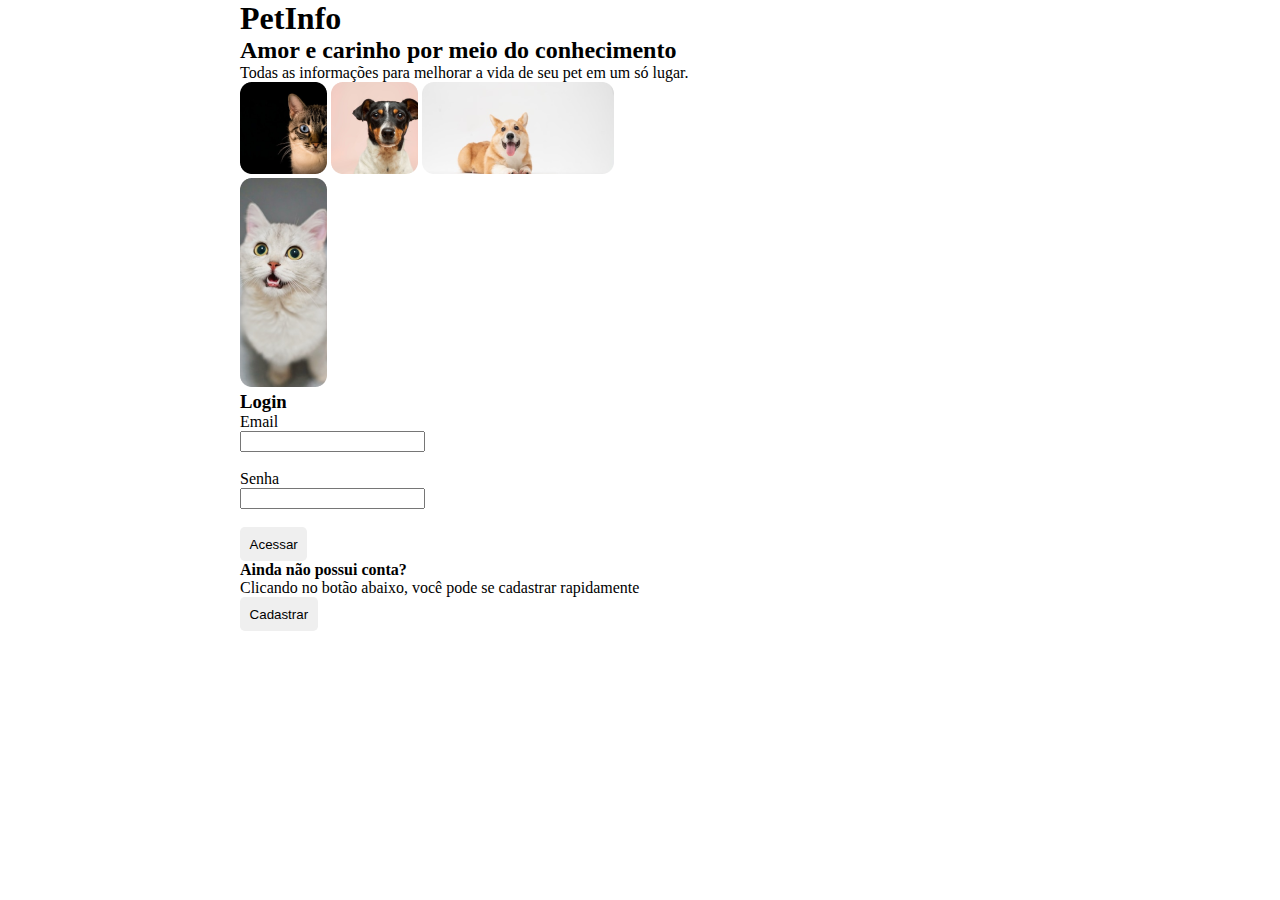
==== index.html @ d53cbb10 "enviando os arquivos novos e principais da aplicação" ====
<!DOCTYPE html>
<html lang="pt_br">
<head>
    <meta charset="UTF-8">
    <meta name="viewport" content="width=device-width, initial-scale=1.0">
    <link rel="stylesheet" href="./src/styles/reset.css">
    <link rel="stylesheet" href="./src/styles/globalStyles.css">
    <link rel="stylesheet" href="./src/styles/buttons.css">

    <script type="module" src="./src/scripts/index.js"></script>
    <title>PetInfo</title>
</head>
<body>
    <main class="container index">
        <section class="index__section-petinfo">
            <h1>PetInfo</h1>
            <h2 class="index__title"><span>Amor</span> e <span>carinho</span> por meio do conhecimento</h2>
            <p>Todas as informações para melhorar a vida de seu pet em um só lugar.</p>
            <div class="index__div-pets">
                <div class="index__img-three-pets">
                    <img src="./src/assets/index-pet1.png" alt="pet1">
                    <img src="./src/assets/index-pet2.png" alt="pet2">
                    <img src="./src/assets/index-pet3.png" alt="pet3">
                </div>
                <img src="./src/assets/index-pet4.png" alt="pet4">
            </div>
        </section>
        <form class="index__section-login">
            <h3>Login</h3>

            <p>Email</p>
            <input type="email" name="inputEmail" id="email">
            <p class="index__email-error hidden">O email está incorreto</p>

            <p>Senha</p>
            <input type="password" name="inputPassword" id="password">
            <p class="index__password-error hidden">A senha está incorreta</p>

            <button type="button" class="index__button-acess">Acessar</button>

            <div class="index__div-register">
                <h4>Ainda não possui conta?</h4>
                <p>Clicando no botão abaixo, você pode se cadastrar rapidamente</p>
                <button type="button" class="index__button-register">Cadastrar</button>
            </div> 
        </form>        
    </main>
</body>
</html>
---- src/styles/globalStyles.css ----
:root {
  --brand100: hsl(230, 57%, 50%);
  --brand200: hsl(230, 68%, 54%);
  --gray100: hsl(210, 11%, 15%);
  --gray200: hsl(210, 10%, 23%);
  --gray300: hsl(210, 9%, 31%);
  --gray400: hsl(210, 7%, 56%);
  --gray500: hsl(210, 11%, 71%);
  --gray600: hsl(210, 16%, 93%);
  --gray700: hsl(210, 17%, 95%);
  --gray800: hsl(210, 17%, 98%);
  --gray900: hsl(200, 100%, 99%);
  --alert100: hsl(349, 57%, 50%);
  --alert200: hsl(349, 69%, 55%);
  --sucess100: hsl(162, 88%, 26%);
}

body {
  font-family: "Inter, sans-serif";
}

.container {
  max-width: 50rem;
  margin: 0 auto;
}

dialog {
  border: 0;
  width: 48rem;
  max-height: 80vh;
  border-radius: 1rem;
}

dialog::backdrop {
  background-color: rgba(0, 0, 0, 0.5);
}

.hidden{
  visibility: hidden;
}
---- src/styles/buttons.css ----
button {
  border: 0;
  border-radius: 0.3rem;
  padding: 0.6rem;
  cursor: pointer;
}

.redirect-edit__button {
  border: 1px solid var(--gray600);
  background-color: var(--gray900);
  color: var(--gray100);
}

.redirect-edit__button:hover {
  background-color: var(--gray800);
}

.close-cancel__button {
  background-color: var(--gray600);
  color: var(--gray400);
}

.close-cancel__button:hover {
  color: var(--gray300);
}

.confirm__button {
  background-color: var(--brand100);
  color: var(--gray900);
}

.confirm__button:hover {
  background-color: var(--brand200);
}

.alert__button {
  background-color: var(--alert100);
  color: var(--gray900);
}

.alert__button:hover {
  background-color: var(--alert200);
}
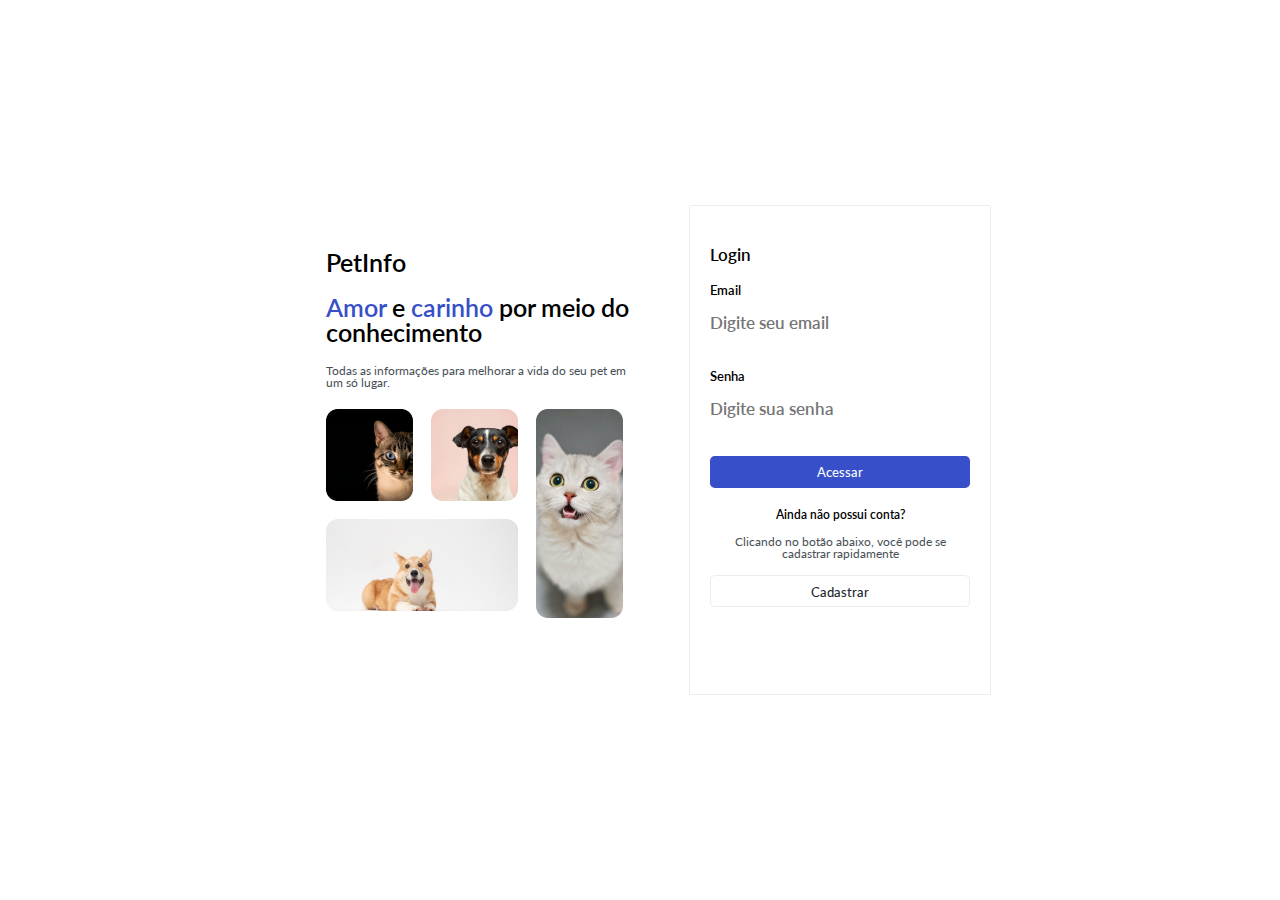
==== commit 81b33c24: "Terminando a estilização e colocação do toast" ====
--- a/index.html
+++ b/index.html
@@ -1,40 +1,55 @@
 <!DOCTYPE html>
 <html lang="pt_br">
+
 <head>
     <meta charset="UTF-8">
     <meta name="viewport" content="width=device-width, initial-scale=1.0">
+    <link rel="preconnect" href="https://fonts.googleapis.com">
+    <link rel="preconnect" href="https://fonts.gstatic.com" crossorigin>
+    <link href="https://fonts.googleapis.com/css2?family=Lato:wght@300;400;700&display=swap" rel="stylesheet">
     <link rel="stylesheet" href="./src/styles/reset.css">
     <link rel="stylesheet" href="./src/styles/globalStyles.css">
+    <link rel="stylesheet" href="./src/styles/toast.css">
     <link rel="stylesheet" href="./src/styles/buttons.css">
+    <link rel="stylesheet" href="./src/styles/inputs.css">
+    <link rel="stylesheet" href="./src/styles/index.css">
+    
 
     <script type="module" src="./src/scripts/index.js"></script>
     <title>PetInfo</title>
 </head>
+
 <body>
-    <main class="container index">
+    <main class="container index__main">
         <section class="index__section-petinfo">
             <h1>PetInfo</h1>
             <h2 class="index__title"><span>Amor</span> e <span>carinho</span> por meio do conhecimento</h2>
-            <p>Todas as informações para melhorar a vida de seu pet em um só lugar.</p>
+            <p>Todas as informações para melhorar a vida do seu pet em um só lugar.</p>
             <div class="index__div-pets">
                 <div class="index__img-three-pets">
                     <img src="./src/assets/index-pet1.png" alt="pet1">
                     <img src="./src/assets/index-pet2.png" alt="pet2">
                     <img src="./src/assets/index-pet3.png" alt="pet3">
                 </div>
-                <img src="./src/assets/index-pet4.png" alt="pet4">
+                <div class="index__img-one-pets">
+                    <img src="./src/assets/index-pet4.png" alt="pet4">
+                </div>
             </div>
         </section>
-        <form class="index__section-login">
+        <form class="index__form-login">
             <h3>Login</h3>
 
-            <p>Email</p>
-            <input type="email" name="inputEmail" id="email">
-            <p class="index__email-error hidden">O email está incorreto</p>
+            <div class="index__div-email">
+                <p class="input-type-text">Email</p>
+                <input type="email" name="inputEmail" id="email" placeholder="Digite seu email">
+                <p class="error__text hidden">O email está incorreto</p>
+            </div>
 
-            <p>Senha</p>
-            <input type="password" name="inputPassword" id="password">
-            <p class="index__password-error hidden">A senha está incorreta</p>
+            <div class="index__div-password">
+                <p class="input-type-text">Senha</p>
+                <input type="password" name="inputPassword" id="password" placeholder="Digite sua senha"">
+                <p class="error__text hidden">A senha está incorreta</p>
+            </div>
 
             <button type="button" class="index__button-acess">Acessar</button>
 
@@ -42,8 +57,16 @@
                 <h4>Ainda não possui conta?</h4>
                 <p>Clicando no botão abaixo, você pode se cadastrar rapidamente</p>
                 <button type="button" class="index__button-register">Cadastrar</button>
-            </div> 
-        </form>        
+            </div>
+        </form>
     </main>
+    <section class="toast__container hidden-toast">
+        <figure class="toast__figure">
+            <img src="./src/assets/check-true.svg" alt="check" class="toast__image">
+            <figcaption class="toast__message">Login feito com sucesso!</figcaption>
+        </figure>
+        <p class="toast__text">Agora você pode acessar os conteúdos utilizando seu usuário e senha da página de login: <a href="./index.html">Acessar página</a></p>
+    </section>
 </body>
+
 </html>--- a/src/styles/globalStyles.css
+++ b/src/styles/globalStyles.css
@@ -1,5 +1,5 @@
 :root {
-  --brand100: hsl(230, 57%, 50%);
+  --brand100: hsl(230, 57%, 50%,1);
   --brand200: hsl(230, 68%, 54%);
   --gray100: hsl(210, 11%, 15%);
   --gray200: hsl(210, 10%, 23%);
@@ -13,10 +13,23 @@
   --alert100: hsl(349, 57%, 50%);
   --alert200: hsl(349, 69%, 55%);
   --sucess100: hsl(162, 88%, 26%);
+
+  --radius: 2px;
+
+  --weight-title: 600;
+  --weight-title-2: 550;
+  --weight-normal: 500;
+  --weight-text: 400;
+
+  --font-size-title: 25px;
+  --font-size-title-1: 22px;
+  --font-size-title-2: 17px;
+  --font-size-title-3: 13px;
+  --font-size-text: 12px;
 }
 
 body {
-  font-family: "Inter, sans-serif";
+  font-family: 'Lato', sans-serif;
 }
 
 .container {
@@ -28,13 +41,27 @@
   border: 0;
   width: 48rem;
   max-height: 80vh;
-  border-radius: 1rem;
+  border-radius: 9px;
 }
 
 dialog::backdrop {
   background-color: rgba(0, 0, 0, 0.5);
 }
 
-.hidden{
+.hidden {
   visibility: hidden;
 }
+
+.error__text{
+  font-size: var(--font-size-text);
+  font-weight: var(--weight-text);
+  margin-top: 4px;
+
+  color: var(--alert100);
+}
+
+.input-type-text{
+  margin-bottom: 15px;
+  font-size: var(--font-size-title-3);
+  font-weight: var(--weight-title-2);
+}--- a/src/styles/toast.css
+++ b/src/styles/toast.css
@@ -0,0 +1,70 @@
+body {
+    overflow: hidden;
+}
+
+.toast__container{
+    width: 300px;
+    height: 70px;
+    border-radius: 8px;
+    box-shadow: 0 4px 30px rgba(0,0,0,0.1);
+    background-color: white;
+
+    padding: 1rem;
+
+    position: absolute;
+    bottom: 4.5rem;
+    right: 2rem;
+
+    display: flex;
+    flex-direction: column;
+    align-items: center;
+    justify-content: space-between;
+
+    animation: fade-in 1.1s linear;
+}
+
+.toast__figure {
+    width: 100%;
+
+    display: flex;
+    align-items: center;
+    gap: 2rem;
+}
+
+.toast__message {
+    color: var(--sucess100);
+    font-weight: bold;
+}
+
+.toast__text{
+    font-size: var(--font-size-text);
+}
+
+.toast__out{
+    animation: fade-out 2s linear
+}
+
+.hidden-toast{
+    display: none;
+}
+
+@keyframes fade-in{
+    0% {
+        transform: translateX(150%);
+    }
+
+    100% {
+        transform: translateX(0);
+    }
+}
+
+@keyframes fade-out{
+    0% {
+        transform: translateX(0);
+    }
+    
+    100% {
+        transform: translateX(150%);
+    }
+}
+
--- a/src/styles/buttons.css
+++ b/src/styles/buttons.css
@@ -1,17 +1,50 @@
 button {
+  width: 100%;
+  height: 32px;
+  font-size: var(--font-size-title-3);
+  font-weight: var(--weight-normal);
   border: 0;
   border-radius: 0.3rem;
   padding: 0.6rem;
   cursor: pointer;
 }
 
-.redirect-edit__button {
+.index__button-acess,
+.register__button-acess,
+.dashboard__button-publication {
+  background-color: var(--brand100);
+  color: var(--gray900);
+}
+
+.index__button-acess:hover,
+.register__button-acess:hover,
+.dashboard__button-publication:hover {
+  background-color: var(--brand200);
+}
+
+.register__button-back-reg {
+  width: 8.3125rem;
+  height: 1.8125rem;
+
+  font-size: var(--font-size-text);
+  font-weight: var(--weight-title);
+}
+
+.redirect-edit__button,
+.index__button-register,
+.register__button-back-reg,
+.register__button-register,
+.dashboard__button-edit {
   border: 1px solid var(--gray600);
-  background-color: var(--gray900);
+  background-color: white;
   color: var(--gray100);
 }
 
-.redirect-edit__button:hover {
+.redirect-edit__button:hover,
+.index__button-register:hover,
+.register__button-back-reg:hover,
+.register__button-register:hover,
+.dashboard__button-edit:hover {
   background-color: var(--gray800);
 }
 
@@ -41,3 +74,26 @@
 .alert__button:hover {
   background-color: var(--alert200);
 }
+
+.dashboard__button-acess-publication {
+  width: 114px;
+  height: 0;
+  background-color: transparent;
+
+  color: var(--brand100);
+  border: none;
+  padding: 0;
+}
+
+.dashboard__button-acess-publication:hover {
+  color: var(--brand200);
+  text-decoration: underline;
+}
+
+.dashboard__button-delet, .modal-close__button{
+  background-color: var(--gray700);
+}
+
+.dashboard__button-delete:hover, .modal-close__button:hover{
+  background-color: var(--gray600);
+}--- a/src/styles/index.css
+++ b/src/styles/index.css
@@ -0,0 +1,93 @@
+.index__main {
+    min-width: 100dvw;
+    min-height: 100dvh;
+    display: flex;
+    justify-content: center;
+    align-items: center;
+    gap: 15px;
+}
+
+h1,
+h2 {
+    font-size: var(--font-size-title);
+    font-weight: var(--weight-title);
+}
+
+.index__section-petinfo {
+    width: 311px;
+    ;
+    height: 400px;
+    padding: 37px;
+
+    display: flex;
+    flex-direction: column;
+    align-items: start;
+
+    gap: 20px;
+}
+
+.index__section-petinfo span {
+    color: var(--brand100);
+}
+
+.index__section-petinfo p {
+    color: var(--gray300);
+    font-size: var(--font-size-text);
+    font-weight: var(--weight-text);
+}
+
+.index__div-pets {
+    max-width: 297px;
+    max-height: 215px;
+    display: flex;
+    align-items: start;
+}
+
+.index__img-three-pets {
+    display: flex;
+    flex-wrap: wrap;
+    gap: 18px;
+}
+
+.index__form-login {
+    width: 260px;
+    height: 418px;
+
+    border: 1px solid var(--gray600);
+    border-radius: var(--radius);
+    font-size: var(--font-size-title-2);
+    font-weight: var(--weight-title);
+
+    padding: 40px 20px 30px 20px;
+
+    display: flex;
+    flex-direction: column;
+    justify-content: flex-start;
+    align-items: start;
+
+    gap: 21px;
+}
+
+.index__div-email,
+.index__div-password {
+    width: 100%;
+    display: flex;
+    flex-direction: column;
+}
+
+.index__div-register {
+    font-size: var(--font-size-text);
+    font-weight: var(--weight-title-2);
+    text-align: center;
+
+    display: flex;
+    flex-direction: column;
+    align-items: center;
+
+    gap: 15px;
+}
+
+.index__div-register p {
+    font-weight: var(--weight-text);
+    color: var(--gray300);
+}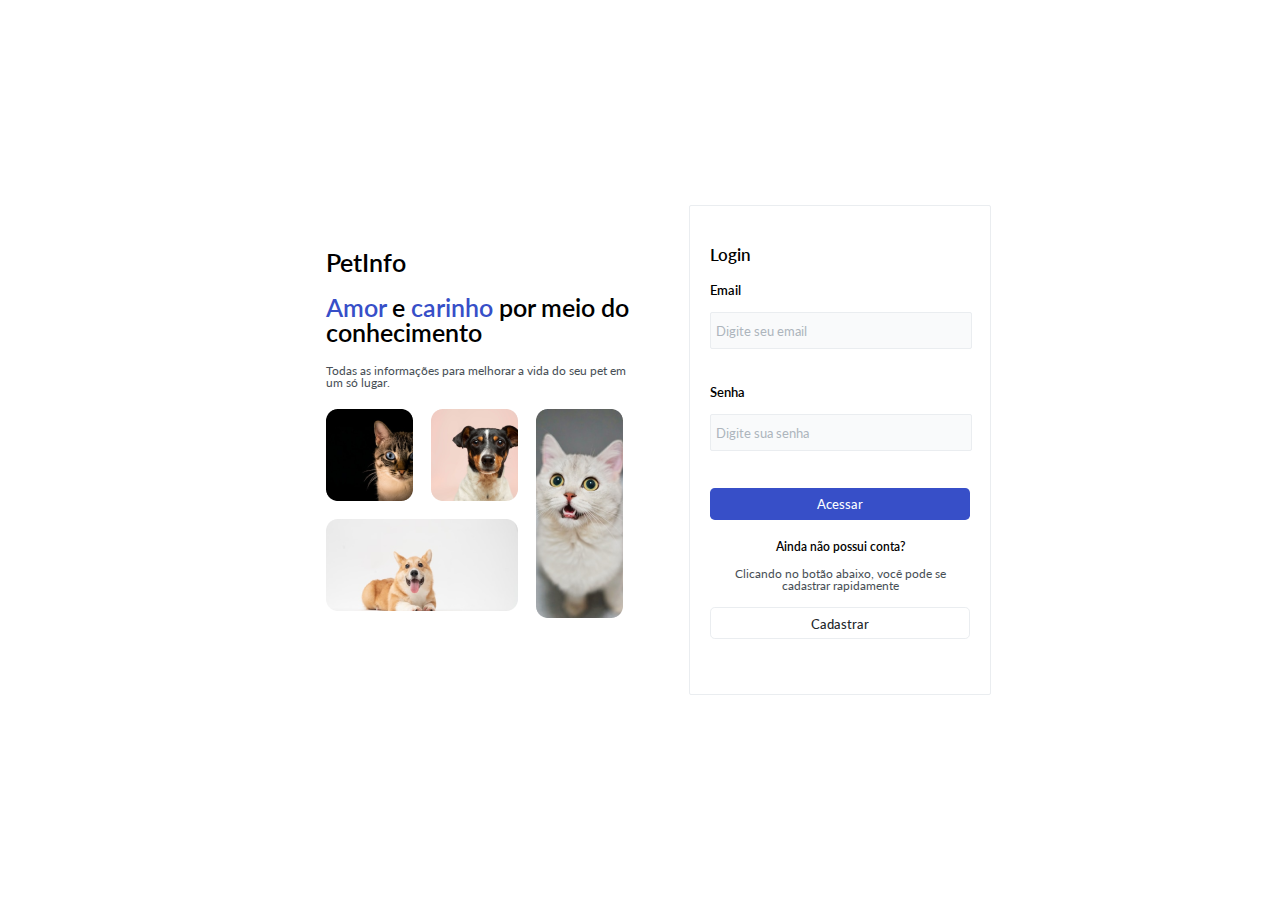
==== commit e4b88b73: "Merge pull request #3 from Kenzie-Academy-Brasil-Developers/feat/registered" ====
--- a/index.html
+++ b/index.html
@@ -41,14 +41,14 @@
 
             <div class="index__div-email">
                 <p class="input-type-text">Email</p>
-                <input type="email" name="inputEmail" id="email" placeholder="Digite seu email">
-                <p class="error__text hidden">O email está incorreto</p>
+                <input class="login__input" type="email" name="email" id="indexEmail" placeholder="Digite seu email">
+                <p class="error__text index-error__email hidden">O email está incorreto</p>
             </div>
 
             <div class="index__div-password">
                 <p class="input-type-text">Senha</p>
-                <input type="password" name="inputPassword" id="password" placeholder="Digite sua senha"">
-                <p class="error__text hidden">A senha está incorreta</p>
+                <input class="login__input" type="password" name="password" id="indexPassword" placeholder="Digite sua senha">
+                <p class="error__text index-password__erro hidden">A senha está incorreta</p>
             </div>
 
             <button type="button" class="index__button-acess">Acessar</button>
@@ -60,13 +60,13 @@
             </div>
         </form>
     </main>
-    <section class="toast__container hidden-toast">
+    <!-- <section class="toast__container hidden-toast">
         <figure class="toast__figure">
             <img src="./src/assets/check-true.svg" alt="check" class="toast__image">
             <figcaption class="toast__message">Login feito com sucesso!</figcaption>
         </figure>
         <p class="toast__text">Agora você pode acessar os conteúdos utilizando seu usuário e senha da página de login: <a href="./index.html">Acessar página</a></p>
-    </section>
+    </section> -->
 </body>
 
 </html>--- a/src/styles/globalStyles.css
+++ b/src/styles/globalStyles.css
@@ -39,7 +39,7 @@
 
 dialog {
   border: 0;
-  width: 48rem;
+  width: 832px ;
   max-height: 80vh;
   border-radius: 9px;
 }
--- a/src/styles/toast.css
+++ b/src/styles/toast.css
@@ -4,7 +4,7 @@
 
 .toast__container{
     width: 300px;
-    height: 70px;
+    min-height: 70px;
     border-radius: 8px;
     box-shadow: 0 4px 30px rgba(0,0,0,0.1);
     background-color: white;
--- a/src/styles/inputs.css
+++ b/src/styles/inputs.css
@@ -0,0 +1,32 @@
+input{
+    width: 100%;
+    height: 35px;
+
+    font-size: var(--font-size-title-3);
+    font-weight: var(--weight-text);
+
+    text-indent: 5px;
+    text-align: start;
+
+    background-color: var(--gray800);
+
+    border: 1px solid var(--gray600);
+
+    border-radius: var(--radius);
+}
+
+input::placeholder{
+    color: var(--gray500);
+}
+
+input:hover{
+    border-color: var(--gray100);
+}
+
+.input__error-red{
+    border-color: var(--alert100);
+}
+
+.input__error-red:hover{
+    border-color: var(--alert200);
+}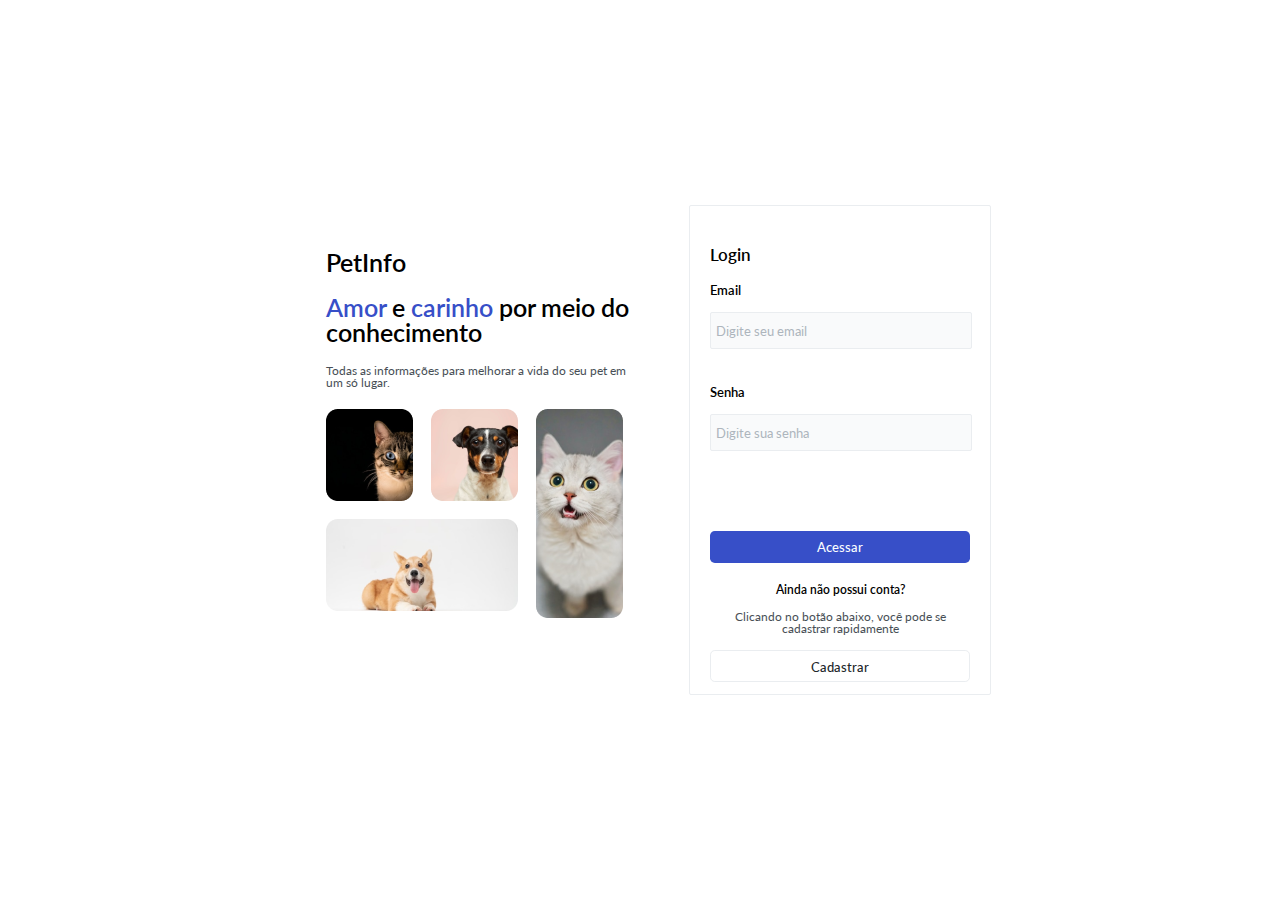
==== commit 79d11ab3: "Alteração no login, colocando o loading" ====
--- a/index.html
+++ b/index.html
@@ -13,9 +13,7 @@
     <link rel="stylesheet" href="./src/styles/buttons.css">
     <link rel="stylesheet" href="./src/styles/inputs.css">
     <link rel="stylesheet" href="./src/styles/index.css">
-    
 
-    <script type="module" src="./src/scripts/index.js"></script>
     <title>PetInfo</title>
 </head>
 
@@ -47,10 +45,13 @@
 
             <div class="index__div-password">
                 <p class="input-type-text">Senha</p>
-                <input class="login__input" type="password" name="password" id="indexPassword" placeholder="Digite sua senha">
+                <input class="login__input" type="password" name="password" id="indexPassword"
+                    placeholder="Digite sua senha">
                 <p class="error__text index-password__erro hidden">A senha está incorreta</p>
             </div>
-
+            <div class="controller__spinner">
+                <section class="spinner hidden"></section>
+            </div>
             <button type="button" class="index__button-acess">Acessar</button>
 
             <div class="index__div-register">
@@ -60,13 +61,8 @@
             </div>
         </form>
     </main>
-    <!-- <section class="toast__container hidden-toast">
-        <figure class="toast__figure">
-            <img src="./src/assets/check-true.svg" alt="check" class="toast__image">
-            <figcaption class="toast__message">Login feito com sucesso!</figcaption>
-        </figure>
-        <p class="toast__text">Agora você pode acessar os conteúdos utilizando seu usuário e senha da página de login: <a href="./index.html">Acessar página</a></p>
-    </section> -->
+
+    <script type="module" src="./src/scripts/index.js"></script>
 </body>
 
 </html>--- a/src/styles/globalStyles.css
+++ b/src/styles/globalStyles.css
@@ -1,5 +1,5 @@
 :root {
-  --brand100: hsl(230, 57%, 50%,1);
+  --brand100: hsl(230, 57%, 50%, 1);
   --brand200: hsl(230, 68%, 54%);
   --gray100: hsl(210, 11%, 15%);
   --gray200: hsl(210, 10%, 23%);
@@ -10,38 +10,42 @@
   --gray700: hsl(210, 17%, 95%);
   --gray800: hsl(210, 17%, 98%);
   --gray900: hsl(200, 100%, 99%);
+  --gray1000: hsl(210, 100%, 100%);
   --alert100: hsl(349, 57%, 50%);
   --alert200: hsl(349, 69%, 55%);
   --sucess100: hsl(162, 88%, 26%);
 
-  --radius: 2px;
+  --radius: 0.125rem;
 
   --weight-title: 600;
   --weight-title-2: 550;
   --weight-normal: 500;
   --weight-text: 400;
 
-  --font-size-title: 25px;
-  --font-size-title-1: 22px;
-  --font-size-title-2: 17px;
-  --font-size-title-3: 13px;
-  --font-size-text: 12px;
+  --font-size-title: 1.5625rem;
+  --font-size-title-1: 1.375rem;
+  --font-size-title-2: 1.0625rem;
+  --font-size-title-3: 0.8125rem;
+  --font-size-text: 0.75rem;
 }
 
 body {
   font-family: 'Lato', sans-serif;
+  overflow: hidden;
 }
 
 .container {
   max-width: 50rem;
   margin: 0 auto;
+  position: relative;
 }
 
 dialog {
+  z-index: 1 !important;
   border: 0;
-  width: 832px ;
+  width: 832px;
   max-height: 80vh;
-  border-radius: 9px;
+  border-radius: 0.5625rem;
 }
 
 dialog::backdrop {
@@ -52,16 +56,16 @@
   visibility: hidden;
 }
 
-.error__text{
+.error__text {
   font-size: var(--font-size-text);
   font-weight: var(--weight-text);
-  margin-top: 4px;
+  margin-top: 0.25rem;
 
   color: var(--alert100);
 }
 
-.input-type-text{
-  margin-bottom: 15px;
+.input-type-text {
+  margin-bottom: 0.9375rem;
   font-size: var(--font-size-title-3);
   font-weight: var(--weight-title-2);
 }--- a/src/styles/toast.css
+++ b/src/styles/toast.css
@@ -1,7 +1,3 @@
-body {
-    overflow: hidden;
-}
-
 .toast__container{
     width: 300px;
     min-height: 70px;
@@ -21,6 +17,8 @@
     justify-content: space-between;
 
     animation: fade-in 1.1s linear;
+
+    z-index: 9999 !important;
 }
 
 .toast__figure {
--- a/src/styles/index.css
+++ b/src/styles/index.css
@@ -90,4 +90,32 @@
 .index__div-register p {
     font-weight: var(--weight-text);
     color: var(--gray300);
+}
+
+.controller__spinner{
+    width: 100%;
+  
+    display: flex;
+    align-items: center;
+    justify-content: center;
+  }
+
+.spinner {
+    height: 20px;
+    width: 20px;
+
+    border-top: 0.125rem solid var(--brand100);
+    border-radius: 50%;
+
+    animation: spin 1s linear infinite;
+}
+
+@keyframes spin {
+    0% {
+        transform: rotate(0);
+    }
+
+    100% {
+        transform: rotate(360deg);
+    }
 }